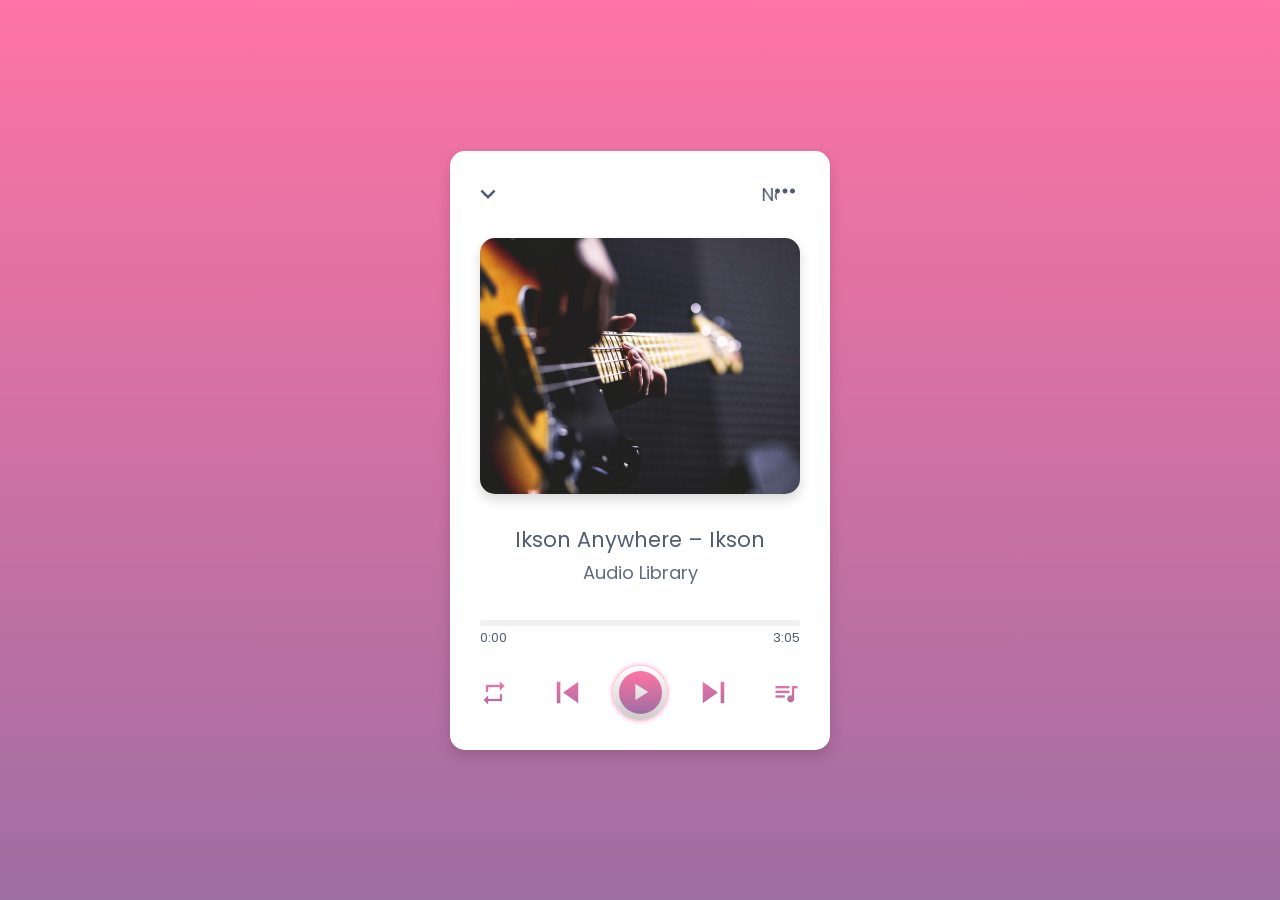
==== index.html @ 0b68a39f "Music Player Commit" ====
<!DOCTYPE html>
<!-- Coding By CodingNepal - youtube.com/codingnepal -->
<html lang="en">
<head>
  <meta charset="UTF-8">
  <meta name="viewport" content="width=device-width, initial-scale=1.0">
  <title>Music Player</title>
  <link rel="stylesheet" href="style.css">
  <link rel="stylesheet" href="https://fonts.googleapis.com/icon?family=Material+Icons">
</head>
<body>
  <div class="wrapper">
    <div class="top-bar">
      <i class="material-icons">expand_more</i>
      <marquee><span>Now Playing</span></marquee>
      <a href=""><i class="material-icons">more_horiz</i></a>
    </div>
    <div class="img-area">
      <img src="" alt="">
    </div>
    <div class="song-details">
      <p class="name"></p>
      <p class="artist"></p>
    </div>
    <div class="progress-area">
      <div class="progress-bar">
        <audio id="main-audio" src=""></audio>
      </div>
      <div class="song-timer">
        <span class="current-time">0:00</span>
        <span class="max-duration">0:00</span>
      </div>
    </div>
    <div class="controls">
      <i id="repeat-plist" class="material-icons" title="Playlist looped">repeat</i>
      <i id="prev" class="material-icons">skip_previous</i>
      <div class="play-pause">
        <i class="material-icons play">play_arrow</i>
      </div>
      <i id="next" class="material-icons">skip_next</i>
      <i id="more-music" class="material-icons">queue_music</i>
    </div>
    <div class="music-list">
      <div class="header">
        <div class="row">
          <i class= "list material-icons">queue_music</i>
          <span>Music list</span>
        </div>
        <i id="close" class="material-icons">close</i>
      </div>
      <ul>
        <!-- here li list are coming from js -->
      </ul>
    </div>
  </div>

  <script src="js/music-list.js"></script>
  <script src="js/script.js"></script>

</body>
</html>
---- style.css ----
@import url('https://fonts.googleapis.com/css2?family=Poppins:wght@200;300;400;500;600;700&display=swap');
*{
  margin: 0;
  padding: 0;
  box-sizing: border-box;
  font-family: "Poppins", sans-serif;
}
*::before, *::after{
  padding: 0;
  margin: 0;
}
:root{
  --pink: #ff74a4;
  --violet: #9f6ea3;
  --lightblack: #515C6F;
  --white: #ffffff;
  --darkwhite: #cecaca;
  --pinkshadow: #ffcbdd;
  --lightbshadow: rgba(0,0,0,0.15);
}
body{
  display: flex;
  align-items: center;
  justify-content: center;
  min-height: 100vh;
  background: linear-gradient(var(--pink) 0%, var(--violet) 100%);
}
.wrapper{
  width: 380px;
  padding: 25px 30px;
  overflow: hidden;
  position: relative;
  border-radius: 15px;
  background: var(--white);
  box-shadow: 0px 6px 15px var(--lightbshadow);
}
.wrapper i{
  cursor: pointer;
}
.top-bar, .progress-area .song-timer, 
.controls, .music-list .header, .music-list ul li{
  display: flex;
  align-items: center;
  justify-content: space-between;
}
.top-bar i{
  font-size: 30px;
  color: var(--lightblack);
}
.top-bar i:first-child{
  margin-left: -7px;
}
.top-bar span{
  font-size: 18px;
  margin-left: -3px;
  color: var(--lightblack);
}
.img-area{
  width: 100%;
  height: 256px;
  overflow: hidden;
  margin-top: 25px;
  border-radius: 15px;
  box-shadow: 0px 6px 12px var(--lightbshadow);
}
.img-area img{
  width: 100%;
  height: 100%;
  object-fit: cover;
}
.song-details{
  text-align: center;
  margin: 30px 0;
}
.song-details p{
  color: var(--lightblack);
}
.song-details .name{
  font-size: 21px;
}
.song-details .artist{
  font-size: 18px;
  opacity: 0.9;
  line-height: 35px;
}
.progress-area{
  height: 6px;
  width: 100%;
  border-radius: 50px;
  background: #f0f0f0;
  cursor: pointer;
}
.progress-area .progress-bar{
  height: inherit;
  width: 0%;
  position: relative;
  border-radius: inherit;
  background: linear-gradient(90deg, var(--pink) 0%, var(--violet) 100%);
}
.progress-bar::before{
  content: "";
  position: absolute;
  height: 12px;
  width: 12px;
  border-radius: 50%;
  top: 50%;
  right: -5px;
  z-index: 2;
  opacity: 0;
  pointer-events: none;
  transform: translateY(-50%);
  background: inherit;
  transition: opacity 0.2s ease;
}
.progress-area:hover .progress-bar::before{
  opacity: 1;
  pointer-events: auto;
}
.progress-area .song-timer{
  margin-top: 2px;
}
.song-timer span{
  font-size: 13px;
  color: var(--lightblack);
}
.controls{
  margin: 40px 0 5px 0;
}
.controls i{
  font-size: 28px;
  user-select: none;
  background: linear-gradient(var(--pink) 0%, var(--violet) 100%);
  background-clip: text;
  -webkit-background-clip: text;
  -webkit-text-fill-color: transparent;
}
.controls i:nth-child(2),
.controls i:nth-child(4){
  font-size: 43px;
}
.controls #prev{
  margin-right: -13px;
}
.controls #next{
  margin-left: -13px;
}
.controls .play-pause{
  height: 54px;
  width: 54px;
  display: flex;
  cursor: pointer;
  align-items: center;
  justify-content: center;
  border-radius: 50%;
  background: linear-gradient(var(--white) 0%, var(--darkwhite) 100%);
  box-shadow: 0px 0px 5px var(--pink);
}
.play-pause::before{
  position: absolute;
  content: "";
  height: 43px;
  width: 43px;
  border-radius: inherit;
  background: linear-gradient(var(--pink) 0%, var(--violet) 100%);
}
.play-pause i{
  height: 43px;
  width: 43px;
  line-height: 43px;
  text-align: center;
  background: inherit;
  background-clip: text;
  -webkit-background-clip: text;
  -webkit-text-fill-color: transparent;
  position: absolute;
}

.music-list{
  position: absolute;
  background: var(--white);
  width: 100%;
  left: 0;
  bottom: -55%;
  opacity: 0;
  pointer-events: none;
  z-index: 5;
  padding: 15px 30px;
  border-radius: 15px;
  box-shadow: 0px -5px 10px rgba(0,0,0,0.1);
  transition: all 0.15s ease-out;
}
.music-list.show{
  bottom: 0;
  opacity: 1;
  pointer-events: auto;
}
.header .row{
  display: flex;
  align-items: center;
  font-size: 19px;
  color: var(--lightblack);
}
.header .row i{
  cursor: default;
}
.header .row span{
  margin-left: 5px;
}
.header #close{
  font-size: 22px;
  color: var(--lightblack);
}
.music-list ul{
  margin: 10px 0;
  max-height: 260px;
  overflow: auto;
}
.music-list ul::-webkit-scrollbar{
  width: 0px;
}
.music-list ul li{
  list-style: none;
  display: flex;
  cursor: pointer;
  padding-bottom: 10px;
  margin-bottom: 5px;
  color: var(--lightblack);
  border-bottom: 1px solid #E5E5E5;
}
.music-list ul li:last-child{
  border-bottom: 0px;
}
.music-list ul li .row span{
  font-size: 17px;
}
.music-list ul li .row p{
  opacity: 0.9;
}
ul li .audio-duration{
  font-size: 16px;
}
ul li.playing{
  pointer-events: none;
  color: var(--violet);
}
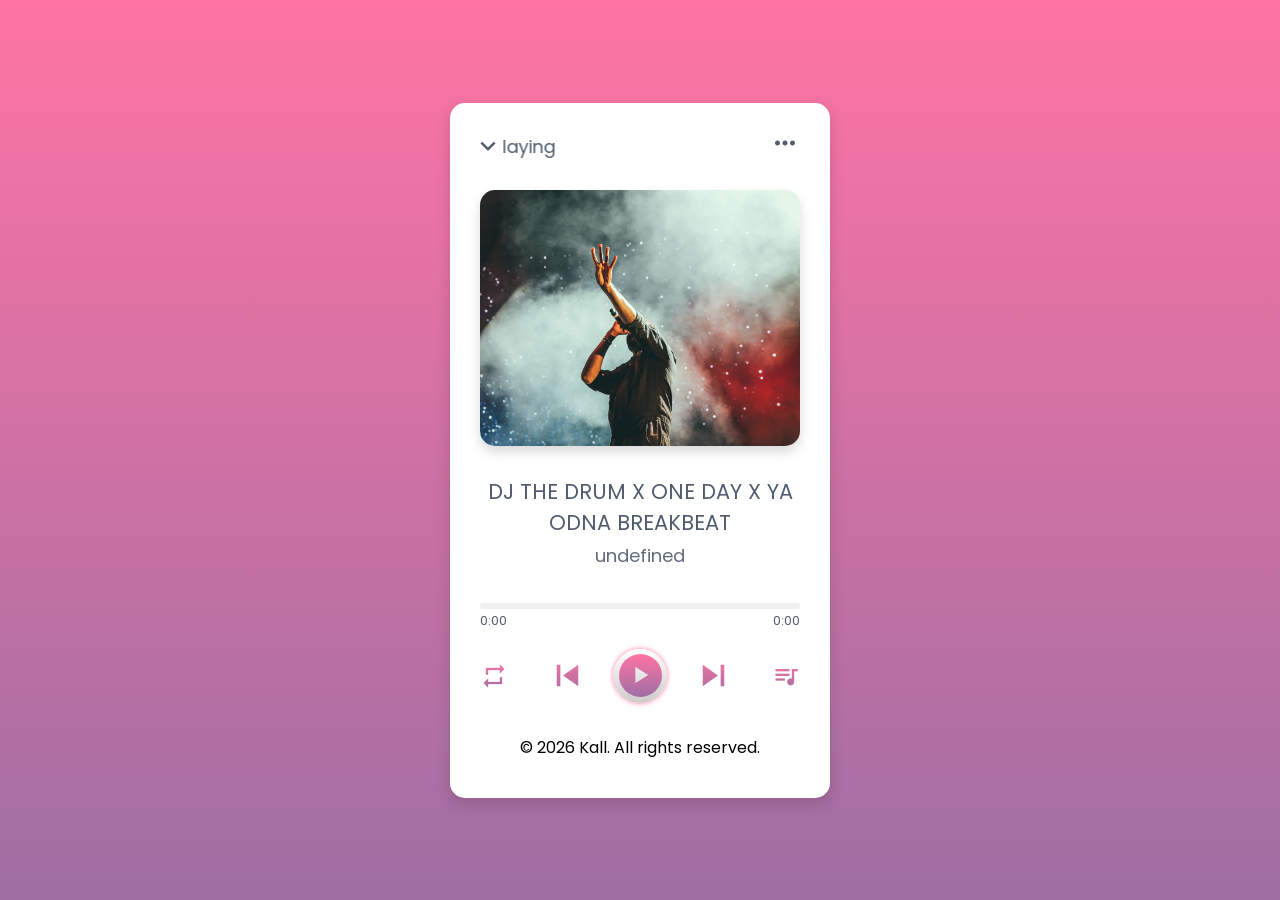
==== commit db7b8263: "Music Player Update" ====
--- a/index.html
+++ b/index.html
@@ -1,61 +1,76 @@
 <!DOCTYPE html>
-<!-- Coding By CodingNepal - youtube.com/codingnepal -->
 <html lang="en">
-<head>
-  <meta charset="UTF-8">
-  <meta name="viewport" content="width=device-width, initial-scale=1.0">
-  <title>Music Player</title>
-  <link rel="stylesheet" href="style.css">
-  <link rel="stylesheet" href="https://fonts.googleapis.com/icon?family=Material+Icons">
-</head>
-<body>
-  <div class="wrapper">
-    <div class="top-bar">
-      <i class="material-icons">expand_more</i>
-      <marquee><span>Now Playing</span></marquee>
-      <a href=""><i class="material-icons">more_horiz</i></a>
-    </div>
-    <div class="img-area">
-      <img src="" alt="">
-    </div>
-    <div class="song-details">
-      <p class="name"></p>
-      <p class="artist"></p>
-    </div>
-    <div class="progress-area">
-      <div class="progress-bar">
-        <audio id="main-audio" src=""></audio>
-      </div>
-      <div class="song-timer">
-        <span class="current-time">0:00</span>
-        <span class="max-duration">0:00</span>
-      </div>
-    </div>
-    <div class="controls">
-      <i id="repeat-plist" class="material-icons" title="Playlist looped">repeat</i>
-      <i id="prev" class="material-icons">skip_previous</i>
-      <div class="play-pause">
-        <i class="material-icons play">play_arrow</i>
-      </div>
-      <i id="next" class="material-icons">skip_next</i>
-      <i id="more-music" class="material-icons">queue_music</i>
-    </div>
-    <div class="music-list">
-      <div class="header">
-        <div class="row">
-          <i class= "list material-icons">queue_music</i>
-          <span>Music list</span>
-        </div>
-        <i id="close" class="material-icons">close</i>
-      </div>
-      <ul>
-        <!-- here li list are coming from js -->
-      </ul>
-    </div>
-  </div>
-
-  <script src="js/music-list.js"></script>
-  <script src="js/script.js"></script>
-
-</body>
+	<head>
+		<meta charset="UTF-8" />
+		<meta name="viewport" content="width=device-width, initial-scale=1.0" />
+		<title>Music Player</title>
+        <link type="image/png" sizes="16x16" rel="icon" href="icons/icons1.png">
+        <link type="image/png" sizes="32x32" rel="icon" href="icons/icons2.png">
+        <link type="image/png" sizes="96x96" rel="icon" href="icons/icons3.png">
+        <link type="image/png" sizes="120x120" rel="icon" href="icons/icons4.png">
+		<link rel="stylesheet" href="style.css" />
+		<link
+			rel="stylesheet"
+			href="https://fonts.googleapis.com/icon?family=Material+Icons"
+		/>
+	</head>
+	<body>
+		<div class="wrapper">
+			<div class="top-bar">
+				<i class="material-icons">expand_more</i>
+				<marquee><span>Now Playing</span></marquee>
+				<a href=""><i class="material-icons">more_horiz</i></a>
+			</div>
+			<div class="img-area">
+				<img src="" alt="" />
+			</div>
+			<div class="song-details">
+				<p class="name"></p>
+				<p class="artist"></p>
+			</div>
+			<div class="progress-area">
+				<div class="progress-bar">
+					<audio id="main-audio" src=""></audio>
+				</div>
+				<div class="song-timer">
+					<span class="current-time">0:00</span>
+					<span class="max-duration">0:00</span>
+				</div>
+			</div>
+			<div class="controls">
+				<i id="repeat-plist" class="material-icons" title="Playlist looped"
+					>repeat</i
+				>
+				<i id="prev" class="material-icons">skip_previous</i>
+				<div class="play-pause">
+					<i class="material-icons play">play_arrow</i>
+				</div>
+				<i id="next" class="material-icons">skip_next</i>
+				<i id="more-music" class="material-icons">queue_music</i>
+			</div>
+			<div class="music-list">
+				<div class="header">
+					<div class="row">
+						<i class="list material-icons">queue_music</i>
+						<span>Music list</span>
+					</div>
+					<i id="close" class="material-icons">close</i>
+				</div>
+				<ul>
+					<!-- here li list are coming from js -->
+				</ul>
+			</div>
+			<footer>
+				<p>
+					&copy;
+					<script>
+						document.write(new Date().getFullYear());
+					</script>
+					Kall. All rights reserved.
+				</p>
+			</footer>
+		</div>
+		<script src="js/music-list.js"></script>
+		<script src="js/script.js"></script>
+	</body>
 </html>
--- a/style.css
+++ b/style.css
@@ -1,245 +1,259 @@
-@import url('https://fonts.googleapis.com/css2?family=Poppins:wght@200;300;400;500;600;700&display=swap');
-*{
-  margin: 0;
-  padding: 0;
-  box-sizing: border-box;
-  font-family: "Poppins", sans-serif;
-}
-*::before, *::after{
-  padding: 0;
-  margin: 0;
-}
-:root{
-  --pink: #ff74a4;
-  --violet: #9f6ea3;
-  --lightblack: #515C6F;
-  --white: #ffffff;
-  --darkwhite: #cecaca;
-  --pinkshadow: #ffcbdd;
-  --lightbshadow: rgba(0,0,0,0.15);
-}
-body{
-  display: flex;
-  align-items: center;
-  justify-content: center;
-  min-height: 100vh;
-  background: linear-gradient(var(--pink) 0%, var(--violet) 100%);
-}
-.wrapper{
-  width: 380px;
-  padding: 25px 30px;
-  overflow: hidden;
-  position: relative;
-  border-radius: 15px;
-  background: var(--white);
-  box-shadow: 0px 6px 15px var(--lightbshadow);
-}
-.wrapper i{
-  cursor: pointer;
-}
-.top-bar, .progress-area .song-timer, 
-.controls, .music-list .header, .music-list ul li{
-  display: flex;
-  align-items: center;
-  justify-content: space-between;
-}
-.top-bar i{
-  font-size: 30px;
-  color: var(--lightblack);
-}
-.top-bar i:first-child{
-  margin-left: -7px;
-}
-.top-bar span{
-  font-size: 18px;
-  margin-left: -3px;
-  color: var(--lightblack);
-}
-.img-area{
-  width: 100%;
-  height: 256px;
-  overflow: hidden;
-  margin-top: 25px;
-  border-radius: 15px;
-  box-shadow: 0px 6px 12px var(--lightbshadow);
-}
-.img-area img{
-  width: 100%;
-  height: 100%;
-  object-fit: cover;
-}
-.song-details{
-  text-align: center;
-  margin: 30px 0;
-}
-.song-details p{
-  color: var(--lightblack);
-}
-.song-details .name{
-  font-size: 21px;
-}
-.song-details .artist{
-  font-size: 18px;
-  opacity: 0.9;
-  line-height: 35px;
-}
-.progress-area{
-  height: 6px;
-  width: 100%;
-  border-radius: 50px;
-  background: #f0f0f0;
-  cursor: pointer;
-}
-.progress-area .progress-bar{
-  height: inherit;
-  width: 0%;
-  position: relative;
-  border-radius: inherit;
-  background: linear-gradient(90deg, var(--pink) 0%, var(--violet) 100%);
-}
-.progress-bar::before{
-  content: "";
-  position: absolute;
-  height: 12px;
-  width: 12px;
-  border-radius: 50%;
-  top: 50%;
-  right: -5px;
-  z-index: 2;
-  opacity: 0;
-  pointer-events: none;
-  transform: translateY(-50%);
-  background: inherit;
-  transition: opacity 0.2s ease;
-}
-.progress-area:hover .progress-bar::before{
-  opacity: 1;
-  pointer-events: auto;
-}
-.progress-area .song-timer{
-  margin-top: 2px;
-}
-.song-timer span{
-  font-size: 13px;
-  color: var(--lightblack);
-}
-.controls{
-  margin: 40px 0 5px 0;
-}
-.controls i{
-  font-size: 28px;
-  user-select: none;
-  background: linear-gradient(var(--pink) 0%, var(--violet) 100%);
-  background-clip: text;
-  -webkit-background-clip: text;
-  -webkit-text-fill-color: transparent;
+@import url("https://fonts.googleapis.com/css2?family=Poppins:wght@200;300;400;500;600;700&display=swap");
+* {
+	margin: 0;
+	padding: 0;
+	box-sizing: border-box;
+	font-family: "Poppins", sans-serif;
+}
+*::before,
+*::after {
+	padding: 0;
+	margin: 0;
+}
+:root {
+	--pink: #ff74a4;
+	--violet: #9f6ea3;
+	--lightblack: #515c6f;
+	--white: #ffffff;
+	--darkwhite: #cecaca;
+	--pinkshadow: #ffcbdd;
+	--lightbshadow: rgba(0, 0, 0, 0.15);
+}
+body {
+	display: flex;
+	align-items: center;
+	justify-content: center;
+	min-height: 100vh;
+	background: linear-gradient(var(--pink) 0%, var(--violet) 100%);
+}
+.wrapper {
+	width: 380px;
+	padding: 25px 30px;
+	overflow: hidden;
+	position: relative;
+	border-radius: 15px;
+	background: var(--white);
+	box-shadow: 0px 6px 15px var(--lightbshadow);
+}
+.wrapper i {
+	cursor: pointer;
+}
+.top-bar,
+.progress-area .song-timer,
+.controls,
+.music-list .header,
+.music-list ul li {
+	display: flex;
+	align-items: center;
+	justify-content: space-between;
+}
+.top-bar i {
+	font-size: 30px;
+	color: var(--lightblack);
+}
+.top-bar i:first-child {
+	margin-left: -7px;
+}
+.top-bar span {
+	font-size: 18px;
+	margin-left: -3px;
+	color: var(--lightblack);
+}
+.img-area {
+	width: 100%;
+	height: 256px;
+	overflow: hidden;
+	margin-top: 25px;
+	border-radius: 15px;
+	box-shadow: 0px 6px 12px var(--lightbshadow);
+}
+.img-area img {
+	width: 100%;
+	height: 100%;
+	object-fit: cover;
+}
+.song-details {
+	text-align: center;
+	margin: 30px 0;
+}
+.song-details p {
+	color: var(--lightblack);
+}
+.song-details .name {
+	font-size: 21px;
+}
+.song-details .artist {
+	font-size: 18px;
+	opacity: 0.9;
+	line-height: 35px;
+}
+.progress-area {
+	height: 6px;
+	width: 100%;
+	border-radius: 50px;
+	background: #f0f0f0;
+	cursor: pointer;
+}
+.progress-area .progress-bar {
+	height: inherit;
+	width: 0%;
+	position: relative;
+	border-radius: inherit;
+	background: linear-gradient(90deg, var(--pink) 0%, var(--violet) 100%);
+}
+.progress-bar::before {
+	content: "";
+	position: absolute;
+	height: 12px;
+	width: 12px;
+	border-radius: 50%;
+	top: 50%;
+	right: -5px;
+	z-index: 2;
+	opacity: 0;
+	pointer-events: none;
+	transform: translateY(-50%);
+	background: inherit;
+	transition: opacity 0.2s ease;
+}
+.progress-area:hover .progress-bar::before {
+	opacity: 1;
+	pointer-events: auto;
+}
+.progress-area .song-timer {
+	margin-top: 2px;
+}
+.song-timer span {
+	font-size: 13px;
+	color: var(--lightblack);
+}
+.controls {
+	margin: 40px 0 5px 0;
+}
+.controls i {
+	font-size: 28px;
+	user-select: none;
+	background: linear-gradient(var(--pink) 0%, var(--violet) 100%);
+	background-clip: text;
+	-webkit-background-clip: text;
+	-webkit-text-fill-color: transparent;
 }
 .controls i:nth-child(2),
-.controls i:nth-child(4){
-  font-size: 43px;
-}
-.controls #prev{
-  margin-right: -13px;
-}
-.controls #next{
-  margin-left: -13px;
-}
-.controls .play-pause{
-  height: 54px;
-  width: 54px;
-  display: flex;
-  cursor: pointer;
-  align-items: center;
-  justify-content: center;
-  border-radius: 50%;
-  background: linear-gradient(var(--white) 0%, var(--darkwhite) 100%);
-  box-shadow: 0px 0px 5px var(--pink);
-}
-.play-pause::before{
-  position: absolute;
-  content: "";
-  height: 43px;
-  width: 43px;
-  border-radius: inherit;
-  background: linear-gradient(var(--pink) 0%, var(--violet) 100%);
-}
-.play-pause i{
-  height: 43px;
-  width: 43px;
-  line-height: 43px;
-  text-align: center;
-  background: inherit;
-  background-clip: text;
-  -webkit-background-clip: text;
-  -webkit-text-fill-color: transparent;
-  position: absolute;
+.controls i:nth-child(4) {
+	font-size: 43px;
+}
+.controls #prev {
+	margin-right: -13px;
+}
+.controls #next {
+	margin-left: -13px;
+}
+.controls .play-pause {
+	height: 54px;
+	width: 54px;
+	display: flex;
+	cursor: pointer;
+	align-items: center;
+	justify-content: center;
+	border-radius: 50%;
+	background: linear-gradient(var(--white) 0%, var(--darkwhite) 100%);
+	box-shadow: 0px 0px 5px var(--pink);
+}
+.play-pause::before {
+	position: absolute;
+	content: "";
+	height: 43px;
+	width: 43px;
+	border-radius: inherit;
+	background: linear-gradient(var(--pink) 0%, var(--violet) 100%);
+}
+.play-pause i {
+	height: 43px;
+	width: 43px;
+	line-height: 43px;
+	text-align: center;
+	background: inherit;
+	background-clip: text;
+	-webkit-background-clip: text;
+	-webkit-text-fill-color: transparent;
+	position: absolute;
 }
 
-.music-list{
-  position: absolute;
-  background: var(--white);
-  width: 100%;
-  left: 0;
-  bottom: -55%;
-  opacity: 0;
-  pointer-events: none;
-  z-index: 5;
-  padding: 15px 30px;
-  border-radius: 15px;
-  box-shadow: 0px -5px 10px rgba(0,0,0,0.1);
-  transition: all 0.15s ease-out;
-}
-.music-list.show{
-  bottom: 0;
-  opacity: 1;
-  pointer-events: auto;
-}
-.header .row{
-  display: flex;
-  align-items: center;
-  font-size: 19px;
-  color: var(--lightblack);
-}
-.header .row i{
-  cursor: default;
-}
-.header .row span{
-  margin-left: 5px;
-}
-.header #close{
-  font-size: 22px;
-  color: var(--lightblack);
-}
-.music-list ul{
-  margin: 10px 0;
-  max-height: 260px;
-  overflow: auto;
-}
-.music-list ul::-webkit-scrollbar{
-  width: 0px;
-}
-.music-list ul li{
-  list-style: none;
-  display: flex;
-  cursor: pointer;
-  padding-bottom: 10px;
-  margin-bottom: 5px;
-  color: var(--lightblack);
-  border-bottom: 1px solid #E5E5E5;
-}
-.music-list ul li:last-child{
-  border-bottom: 0px;
-}
-.music-list ul li .row span{
-  font-size: 17px;
-}
-.music-list ul li .row p{
-  opacity: 0.9;
-}
-ul li .audio-duration{
-  font-size: 16px;
-}
-ul li.playing{
-  pointer-events: none;
-  color: var(--violet);
-}+.music-list {
+	position: absolute;
+	background: var(--white);
+	width: 100%;
+	left: 0;
+	bottom: -55%;
+	opacity: 0;
+	pointer-events: none;
+	z-index: 5;
+	padding: 15px 30px;
+	border-radius: 15px;
+	box-shadow: 0px -5px 10px rgba(0, 0, 0, 0.1);
+	transition: all 0.15s ease-out;
+}
+.music-list.show {
+	bottom: 0;
+	opacity: 1;
+	pointer-events: auto;
+}
+.header .row {
+	display: flex;
+	align-items: center;
+	font-size: 19px;
+	color: var(--lightblack);
+}
+.header .row i {
+	cursor: default;
+}
+.header .row span {
+	margin-left: 5px;
+}
+.header #close {
+	font-size: 22px;
+	color: var(--lightblack);
+}
+.music-list ul {
+	margin: 10px 0;
+	max-height: 260px;
+	overflow: auto;
+}
+.music-list ul::-webkit-scrollbar {
+	width: 0px;
+}
+.music-list ul li {
+	list-style: none;
+	display: flex;
+	cursor: pointer;
+	padding-bottom: 10px;
+	margin-bottom: 5px;
+	color: var(--lightblack);
+	border-bottom: 1px solid #e5e5e5;
+}
+.music-list ul li:last-child {
+	border-bottom: 0px;
+}
+.music-list ul li .row span {
+	font-size: 17px;
+}
+.music-list ul li .row p {
+	opacity: 0.9;
+}
+ul li .audio-duration {
+	font-size: 16px;
+}
+ul li.playing {
+	pointer-events: none;
+	color: var(--violet);
+}
+
+footer {
+	display: flex;
+	justify-content: center;
+	align-items: center;
+	height: 50px;
+	background-color: #fff;
+	color: #000;
+	margin-top: 20px;
+}
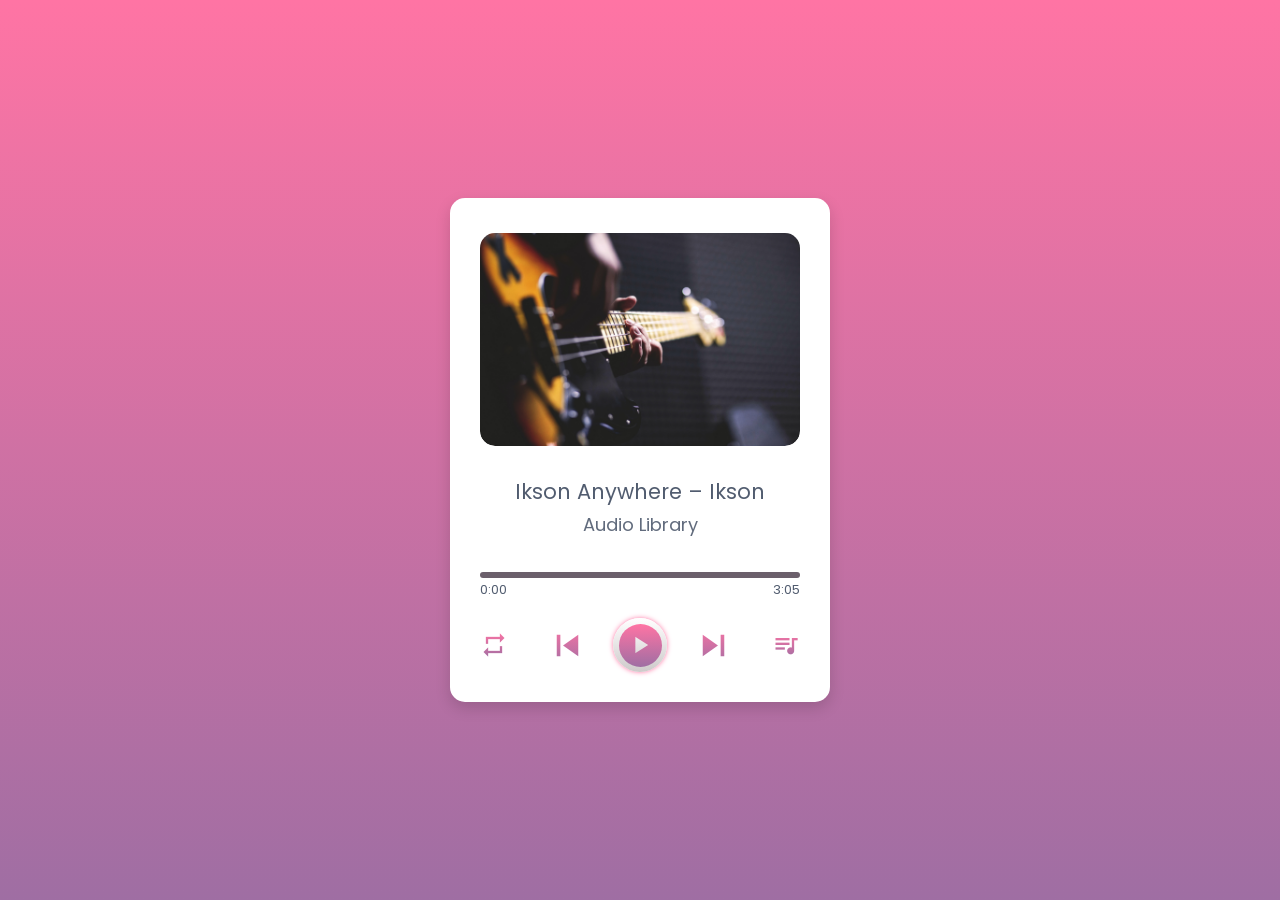
==== commit c41f7d82: "Music Player Update" ====
--- a/index.html
+++ b/index.html
@@ -16,11 +16,11 @@
 	</head>
 	<body>
 		<div class="wrapper">
-			<div class="top-bar">
+			<!-- <div class="top-bar">
 				<i class="material-icons">expand_more</i>
 				<marquee><span>Now Playing</span></marquee>
 				<a href=""><i class="material-icons">more_horiz</i></a>
-			</div>
+			</div> -->
 			<div class="img-area">
 				<img src="" alt="" />
 			</div>
@@ -60,15 +60,6 @@
 					<!-- here li list are coming from js -->
 				</ul>
 			</div>
-			<footer>
-				<p>
-					&copy;
-					<script>
-						document.write(new Date().getFullYear());
-					</script>
-					Kall. All rights reserved.
-				</p>
-			</footer>
 		</div>
 		<script src="js/music-list.js"></script>
 		<script src="js/script.js"></script>
--- a/style.css
+++ b/style.css
@@ -60,17 +60,19 @@
 	color: var(--lightblack);
 }
 .img-area {
-	width: 100%;
-	height: 256px;
-	overflow: hidden;
-	margin-top: 25px;
-	border-radius: 15px;
-	box-shadow: 0px 6px 12px var(--lightbshadow);
+  height: auto;
+  width: 100%;
+  overflow: hidden;
+  padding-top: 10px;
+  border-radius: 15px;
+  box-shadow: 0px 6px 12px var(--shadow-light);
 }
 .img-area img {
-	width: 100%;
-	height: 100%;
-	object-fit: cover;
+  width: 100%;
+  height: 100%;
+  object-fit: cover;
+  vertical-align: top;
+  border-radius: 15px; 
 }
 .song-details {
 	text-align: center;
@@ -91,7 +93,7 @@
 	height: 6px;
 	width: 100%;
 	border-radius: 50px;
-	background: #f0f0f0;
+	background: rgb(107, 95, 107);
 	cursor: pointer;
 }
 .progress-area .progress-bar {
@@ -99,7 +101,7 @@
 	width: 0%;
 	position: relative;
 	border-radius: inherit;
-	background: linear-gradient(90deg, var(--pink) 0%, var(--violet) 100%);
+	background: linear-gradient(90deg, var(--pinkshadow) 0%, var(--violet) 100%);
 }
 .progress-bar::before {
 	content: "";
@@ -118,7 +120,7 @@
 }
 .progress-area:hover .progress-bar::before {
 	opacity: 1;
-	pointer-events: auto;
+	pointer-events: pointer;
 }
 .progress-area .song-timer {
 	margin-top: 2px;
@@ -246,14 +248,4 @@
 ul li.playing {
 	pointer-events: none;
 	color: var(--violet);
-}
-
-footer {
-	display: flex;
-	justify-content: center;
-	align-items: center;
-	height: 50px;
-	background-color: #fff;
-	color: #000;
-	margin-top: 20px;
-}
+}
